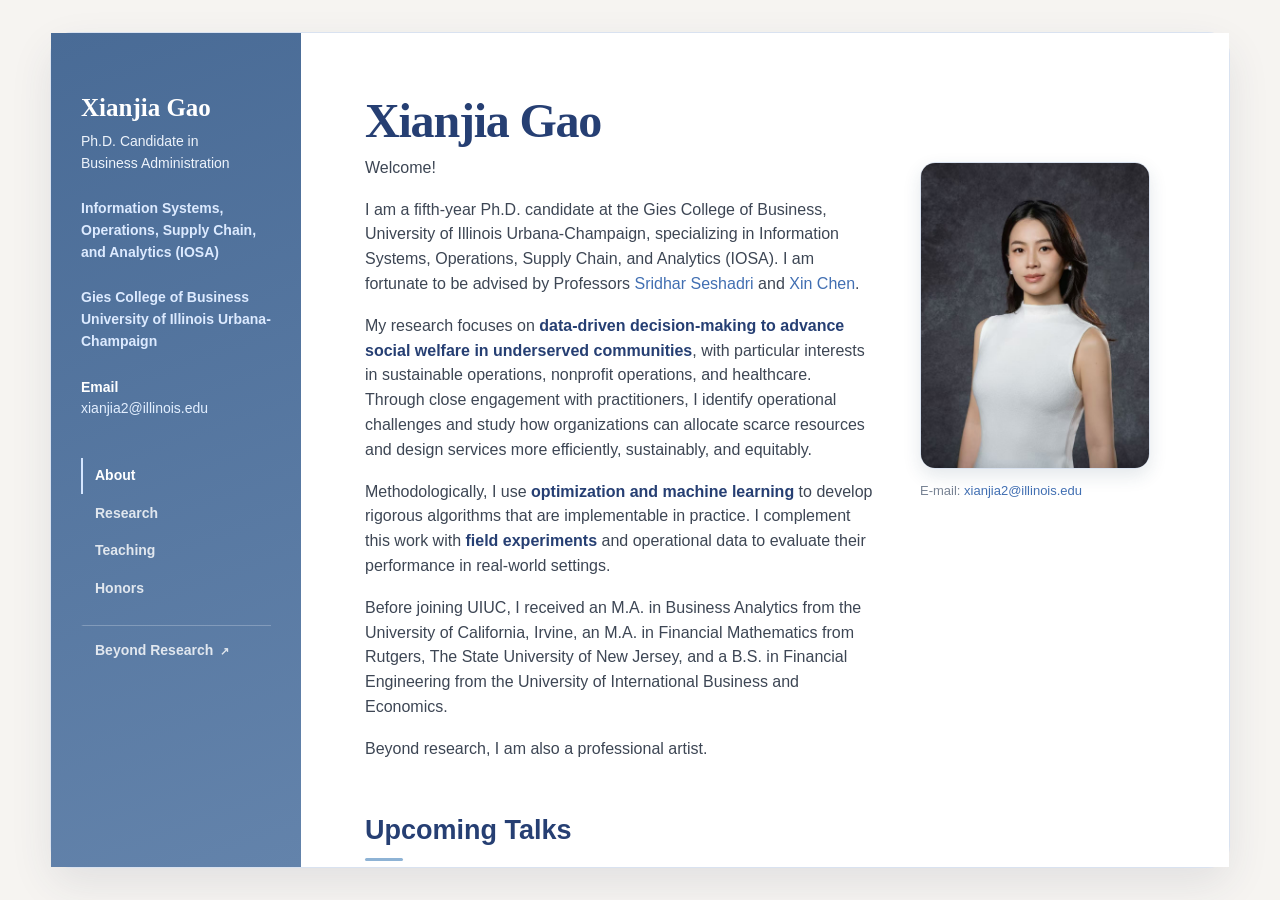
==== index.html @ 7603e3ee "Move Beyond Research to a separate page" ====
<!doctype html>
<html lang="en">
<head>
  <meta charset="utf-8">
  <meta name="viewport" content="width=device-width, initial-scale=1">
  <meta name="description" content="Xianjia Gao — Ph.D. candidate in Information Systems, Operations, Supply Chain, and Analytics at the University of Illinois Urbana-Champaign.">
  <title>Xianjia Gao</title>
  <link rel="stylesheet" href="styles.css">
</head>
<body>
  <a class="skip-link" href="#main">Skip to content</a>

  <header class="site-header">
    <div class="sidebar-inner">
      <a class="sidebar-name" href="#about">Xianjia Gao</a>
      <p class="sidebar-title">Ph.D. Candidate in<br>Business Administration</p>
      <p class="sidebar-field">Information Systems, Operations, Supply Chain, and Analytics (IOSA)</p>
      <p class="sidebar-school">Gies College of Business<br>University of Illinois Urbana-Champaign</p>
      <p class="sidebar-contact"><strong>Email</strong><br><a href="mailto:xianjia2@illinois.edu">xianjia2@illinois.edu</a></p>

      <nav class="nav" aria-label="Primary navigation">
        <a class="active" href="#about">About</a>
        <a href="#research">Research</a>
        <a href="#teaching">Teaching</a>
        <a href="#honors">Honors</a>
        <a class="nav-page-link" href="beyond-research.html">Beyond Research <span aria-hidden="true">↗</span></a>
      </nav>
    </div>
  </header>

  <main id="main" class="page">
    <section id="about" class="about section-anchor">
      <h1>Xianjia Gao</h1>

      <div class="profile-layout">
        <div class="intro-copy">
          <p>Welcome!</p>
          <p>
            I am a fifth-year Ph.D. candidate at the Gies College of Business, University of Illinois
            Urbana-Champaign, specializing in Information Systems, Operations, Supply Chain, and Analytics
            (IOSA). I am fortunate to be advised by Professors
            <a href="https://giesbusiness.illinois.edu/profile/sridhar-seshadri" target="_blank" rel="noreferrer">Sridhar Seshadri</a>
            and <a href="https://www.isye.gatech.edu/users/xin-chen" target="_blank" rel="noreferrer">Xin Chen</a>.
          </p>
          <p>
            My research focuses on <strong>data-driven decision-making to advance social welfare in underserved
            communities</strong>, with particular interests in sustainable operations, nonprofit operations, and
            healthcare. Through close engagement with practitioners, I identify operational challenges and study
            how organizations can allocate scarce resources and design services more efficiently, sustainably, and
            equitably.
          </p>
          <p>
            Methodologically, I use <strong>optimization and machine learning</strong> to develop rigorous algorithms
            that are implementable in practice. I complement this work with <strong>field experiments</strong> and
            operational data to evaluate their performance in real-world settings.
          </p>
          <p>
            Before joining UIUC, I received an M.A. in Business Analytics from the University of California,
            Irvine, an M.A. in Financial Mathematics from Rutgers, The State University of New Jersey, and a
            B.S. in Financial Engineering from the University of International Business and Economics.
          </p>
          <p>Beyond research, I am also a professional artist.</p>
        </div>

        <aside class="profile-aside" aria-label="Contact information">
          <img class="headshot" src="assets/headshot.jpg" alt="Portrait of Xianjia Gao">
          <p>E-mail: <a href="mailto:xianjia2@illinois.edu">xianjia2@illinois.edu</a></p>
        </aside>
      </div>

      <div class="talks">
        <h2>Upcoming Talks</h2>
        <p><strong>2026 INFORMS Annual Meeting</strong></p>
        <ul>
          <li>
            <em>Nudging Nutrition and Reducing Waste: A Data-Driven Dynamic Point System for Client-Choice Food Pantries</em><br>
            Sunday, November 1, 3:21–3:39 PM · Moscone South–207 (Level 2)
          </li>
          <li>
            <em>Algorithmic Replenishment for Healthcare Equity: A Field Experiment in Remote Pharmaceutical Supply Chains</em><br>
            Monday, November 2, 8:54–9:12 AM · Moscone South–301 (Level 3)
          </li>
        </ul>
      </div>
    </section>

    <section id="research" class="content-section section-anchor">
      <h2>Research</h2>

      <article class="publication">
        <p class="paper-type">Accepted Paper</p>
        <h3>A Decision-Support Framework for Food Bank Operations: Overcoming Waste and Uncertainty in Food Distribution</h3>
        <p>Xianjia Gao and Xin Chen</p>
        <p><em>Manufacturing &amp; Service Operations Management</em></p>
        <p>
          Forward-looking allocation algorithms for perishable food donations that jointly address effectiveness,
          efficiency, and equity across a food-assistance network.
        </p>
        <p><a href="https://papers.ssrn.com/sol3/papers.cfm?abstract_id=5455454" target="_blank" rel="noreferrer">SSRN</a></p>
      </article>

      <article class="publication">
        <p class="paper-type">Working Paper</p>
        <h3>Nudging Nutrition and Reducing Waste: A Data-Driven Dynamic Point System for Client-Choice Food Pantries</h3>
        <p>Xianjia Gao, Xin Chen, Sridhar Seshadri, and Tammy Leonard</p>
        <p><em>Under review at Management Science</em></p>
        <p>
          A demand-shaping and replenishment framework for client-choice food pantries that coordinates point
          prices, inventory, and procurement under uncertain donations and perishability.
        </p>
      </article>

      <article class="publication">
        <p class="paper-type">Working Paper</p>
        <h3>Rare Demand, Reliable Access: A Field Experiment on Algorithmic Replenishment in a Retail Pharmacy Chain</h3>
        <p>Xianjia Gao, Pengyi Shi, and Sentao Miao</p>
        <p>
          A field experiment studying whether data-driven replenishment can reduce excess inventory while
          improving access to essential medicines under sparse, heterogeneous demand.
        </p>
      </article>

      <h3 class="subheading">Work in Progress</h3>
      <ul class="works-in-progress">
        <li>
          <strong>Waste-Aware Production Planning in the Perishable Food Industry</strong><br>
          Xianjia Gao, Sridhar Seshadri, and Sandeep Srinivas
        </li>
        <li>
          <strong>Can Firms Influence What AI Recommends? Evidence from Field Experiments in Generative Search</strong><br>
          Xianjia Gao, Mengyao Huang, and Natasha Zhang
        </li>
      </ul>
    </section>

    <section id="teaching" class="content-section section-anchor">
      <h2>Teaching</h2>
      <h3>BADM 275: Introduction to Operations &amp; Supply Chain Management</h3>
      <p>Sole Instructor · Spring 2026 · University of Illinois Urbana-Champaign · 50 students</p>
      <p>
        I independently taught this required undergraduate course, combining lecture discussions, analytical
        problem solving, and a team project to help students apply operations and supply chain frameworks to
        real-world business decisions.
      </p>
      <p>
        Instructor effectiveness: <strong>4.16/5.0</strong> · Course quality: <strong>4.35/5.0</strong> ·
        Response rate: <strong>74% (37 of 50)</strong>
      </p>

      <h3 class="subheading">Selected Student Feedback</h3>
      <blockquote>“The slides are very clear, and she does a great job using real-world examples to connect to the content.”</blockquote>
      <blockquote>“The worksheet we had every class helped me gain a deeper understanding of the concepts.”</blockquote>
      <blockquote>“Xianjia fostered a great classroom environment, bringing snacks and designing activities to make students want to engage.”</blockquote>
      <p class="note">Anonymous BADM 275 students · Spring 2026</p>
    </section>

    <section id="honors" class="content-section section-anchor">
      <h2>Honors and Awards</h2>
      <ul class="dated-list">
        <li><span>Robert Ferber Dissertation Award, UIUC</span><span>2026</span></li>
        <li><span>Business Administration PhD Block Fellowship Award, UIUC</span><span>2024, 2025</span></li>
        <li><span>Business Administration Doctoral Workshop Best Presentation Award, UIUC</span><span>2025</span></li>
        <li><span>Certificate in Foundations of Teaching, UIUC</span><span>May 2026</span></li>
        <li><span>Merit Scholarship, M.S. in Mathematical Finance, Rutgers University (3 of 45)</span><span>2018</span></li>
        <li><span>National Scholarship, University of International Business and Economics</span><span>2016</span></li>
        <li><span>Integrated Scholarship for Academic Performance, UIBE (Top 5%, three consecutive years)</span><span>2014–2016</span></li>
      </ul>
    </section>

    <footer class="footer">
      <p>© 2026 Xianjia Gao</p>
    </footer>
  </main>

  <script src="script.js" defer></script>
</body>
</html>
---- styles.css ----
:root {
  --navy: #263f73;
  --blue: #7297d0;
  --blue-dark: #416fb2;
  --blue-soft: #eef3fc;
  --blue-line: #d9e2f0;
  --canvas: #f6f4f1;
  --text: #3d4654;
  --muted: #788394;
  --white: #fff;
}

* { box-sizing: border-box; }
html { scroll-behavior: smooth; background: var(--canvas); }

body {
  display: grid;
  grid-template-columns: 250px minmax(0, 1fr);
  grid-template-rows: minmax(0, 1fr);
  grid-template-areas: "sidebar main";
  width: min(1180px, calc(100% - 64px));
  height: calc(100vh - 64px);
  margin: 32px auto;
  overflow: hidden;
  border: 1px solid var(--blue-line);
  border-radius: 22px;
  background: var(--white);
  box-shadow: 0 16px 42px rgb(48 63 91 / 10%);
  color: var(--text);
  font-family: -apple-system, BlinkMacSystemFont, "Avenir Next", "Helvetica Neue", "Segoe UI", sans-serif;
  font-size: 16px;
  line-height: 1.55;
}

a { color: var(--blue-dark); text-decoration: none; }
a:hover, a:focus { color: var(--navy); text-decoration: underline; text-underline-offset: 3px; }

.skip-link {
  position: fixed;
  top: -50px;
  left: 16px;
  z-index: 20;
  padding: 8px 12px;
  border: 1px solid var(--blue-line);
  background: #fff;
}
.skip-link:focus { top: 10px; }

.site-header {
  grid-area: sidebar;
  padding: 60px 30px;
  background: linear-gradient(160deg, #496b96 0%, #6383ab 100%);
  border-right: 0;
}

.sidebar-inner {
  position: sticky;
  top: 48px;
}

.sidebar-name {
  display: inline-block;
  margin-bottom: 8px;
  color: #fff;
  font-family: Georgia, "Times New Roman", serif;
  font-size: 25px;
  font-weight: 700;
  line-height: 1.2;
}

.sidebar-title,
.sidebar-field,
.sidebar-school,
.sidebar-contact {
  margin: 0 0 24px;
  color: #edf3fb;
  font-size: 14px;
  line-height: 1.55;
}

.sidebar-field,
.sidebar-school {
  color: #dceaff;
  font-weight: 600;
}

.sidebar-contact strong { color: #fff; }
.sidebar-contact a { color: #e3efff; }

.nav {
  display: flex;
  flex-direction: column;
  gap: 2px;
  margin-top: 38px;
}

.nav a {
  display: block;
  padding: 7px 0 7px 12px;
  border-left: 2px solid transparent;
  color: rgb(255 255 255 / 82%);
  font-size: 14px;
  font-weight: 600;
}

.nav a:hover,
.nav a:focus,
.nav a.active {
  border-left-color: #d5e6ff;
  color: #fff;
  text-decoration: none;
}

.nav .nav-page-link {
  margin-top: 16px;
  padding-top: 14px;
  border-top: 1px solid rgb(255 255 255 / 24%);
}

.nav .nav-page-link span {
  margin-left: 3px;
  font-size: 11px;
}

.page {
  grid-area: main;
  min-width: 0;
  height: 100%;
  padding: 62px 64px 76px;
  overflow-y: auto;
  overscroll-behavior: contain;
  scrollbar-gutter: stable;
  background: #fff;
  scroll-behavior: smooth;
}

.section-anchor { scroll-margin-top: 24px; }

h1, h2, h3, p { margin-top: 0; }

h1 {
  margin-bottom: 8px;
  color: var(--navy);
  font-family: Georgia, "Times New Roman", serif;
  font-size: 48px;
  font-weight: 700;
  letter-spacing: -0.025em;
  line-height: 1.1;
}

h2 {
  margin-bottom: 26px;
  color: var(--navy);
  font-size: 27px;
  font-weight: 700;
  line-height: 1.3;
}

h2::after {
  display: block;
  width: 38px;
  height: 3px;
  margin-top: 10px;
  border-radius: 2px;
  background: #8eb3d5;
  content: "";
}

h3 {
  margin-bottom: 5px;
  color: var(--navy);
  font-size: 17px;
  font-weight: 700;
  line-height: 1.45;
}

p { margin-bottom: 17px; }
ul { margin-top: 8px; }
li::marker { color: var(--blue); }

.profile-layout {
  display: grid;
  grid-template-columns: minmax(0, 1fr) 230px;
  align-items: start;
  gap: 46px;
}

.profile-aside {
  width: 230px;
  margin-top: 6px;
  color: var(--muted);
  font-size: 13px;
}

.profile-aside p { margin-top: 12px; }

.headshot {
  display: block;
  width: 230px;
  height: 307px;
  object-fit: cover;
  border: 1px solid var(--blue-line);
  border-radius: 15px;
  box-shadow: 0 7px 18px rgb(30 64 94 / 12%);
}

.intro-copy strong { color: var(--navy); font-weight: 700; }

.talks {
  padding-top: 34px;
}

.talks h2 { margin-bottom: 15px; }
.talks p { color: var(--navy); }
.talks ul { padding-left: 22px; }
.talks li { margin-bottom: 13px; padding-left: 4px; }

.content-section {
  padding-top: 68px;
}

.content-section + .content-section {
  margin-top: 68px;
  padding-top: 68px;
  border-top: 1px solid var(--blue-line);
}

.publication {
  padding: 0 0 28px;
  margin-bottom: 28px;
  border-bottom: 1px solid var(--blue-line);
}

.publication p { margin-bottom: 7px; }
.publication h3 { max-width: 850px; }
.paper-type {
  margin-bottom: 8px !important;
  color: var(--blue-dark);
  font-size: 13px;
  font-weight: 700;
  letter-spacing: 0.02em;
}

.subheading {
  margin: 30px 0 13px;
  color: var(--blue-dark);
  font-size: 18px;
}

.works-in-progress { padding-left: 22px; }
.works-in-progress li { margin-bottom: 14px; }

blockquote {
  margin: 0 0 13px;
  padding: 2px 0 2px 18px;
  border-left: 3px solid #9dbedc;
  color: #455767;
}

.note { color: var(--muted); font-size: 14px; }

.dated-list {
  padding: 0;
  margin: 0;
  list-style: none;
}

.dated-list li {
  display: grid;
  grid-template-columns: minmax(0, 1fr) auto;
  align-items: baseline;
  gap: 20px;
  padding: 7px 0;
}

.dated-list li span:last-child {
  color: var(--blue-dark);
  font-weight: 600;
  white-space: nowrap;
}

#honors .dated-list {
  font-size: 14px;
  line-height: 1.4;
}

#honors .dated-list li { gap: 14px; padding: 6px 0; }

#beyond-research {
  position: relative;
  isolation: isolate;
  margin-right: -64px;
  margin-left: -64px;
  padding-right: 64px;
  padding-bottom: 44px;
  padding-left: 64px;
  overflow: hidden;
  background:
    radial-gradient(circle at 8% 10%, rgb(184 151 101 / 8%) 0, transparent 33%),
    radial-gradient(circle at 94% 62%, rgb(71 83 96 / 6%) 0, transparent 36%),
    linear-gradient(100deg, #faf7ef 0%, #fffdf8 48%, #f8f4eb 100%);
}

#beyond-research::before {
  position: absolute;
  top: 82px;
  right: -52px;
  z-index: 0;
  width: 390px;
  height: 760px;
  background: url("assets/calligraphy-work-one-left.jpg") 48% center / cover no-repeat;
  content: "";
  filter: grayscale(1) contrast(1.18);
  mix-blend-mode: multiply;
  opacity: 0.045;
  pointer-events: none;
  transform: rotate(-2deg);
}

#beyond-research > * {
  position: relative;
  z-index: 1;
}

#beyond-research h1 { margin-bottom: 10px; }

.page-return {
  margin-bottom: 12px;
  font-size: 13px;
  font-weight: 600;
}

.beyond-page { max-width: 900px; }

.beyond-title {
  margin: -6px 0 20px;
  color: var(--blue-dark);
  font-size: 13px;
  font-weight: 700;
  letter-spacing: 0.09em;
  text-transform: uppercase;
}

.beyond-content { padding: 0; }
.beyond-content .note { margin: 18px 0 0; }

.artist-lede {
  color: #303f55;
  font-size: 17px;
  line-height: 1.65;
}

.artist-philosophy {
  display: grid;
  grid-template-columns: minmax(210px, 0.85fr) minmax(0, 1.4fr);
  align-items: stretch;
  gap: 24px;
  margin: 28px 0;
}

.artist-quote {
  display: flex;
  flex-direction: column;
  justify-content: center;
  min-height: 250px;
  padding: 26px;
  margin: 0;
  border: 0;
  border-radius: 10px;
  background: linear-gradient(145deg, #324f7b 0%, #5579a5 100%);
  box-shadow: 0 10px 24px rgb(38 63 115 / 13%);
  color: #fff;
}

.artist-quote > p:first-child {
  margin-bottom: 18px;
  font-family: "Songti SC", "STSong", "Noto Serif CJK SC", Georgia, serif;
  font-size: 25px;
  letter-spacing: 0.05em;
  line-height: 1.65;
}

.artist-quote .quote-translation {
  margin-bottom: 18px;
  color: #edf4ff;
  font-family: Georgia, "Times New Roman", serif;
  font-size: 14px;
  font-style: italic;
  line-height: 1.55;
}

.artist-quote cite {
  color: #dce9fa;
  font-size: 11px;
  font-style: normal;
}

.artist-quote a { color: #fff; }

.artist-philosophy-copy {
  display: flex;
  flex-direction: column;
  justify-content: center;
}

.artist-philosophy-copy h3 { margin-bottom: 12px; font-size: 20px; }
.artist-philosophy-copy p:last-child { margin-bottom: 0; }

.research-art-bridge {
  margin: 30px 0;
  padding: 25px 26px 23px;
  border: 1px solid var(--blue-line);
  border-radius: 10px;
  background: #fff;
  box-shadow: 0 7px 20px rgb(38 63 115 / 6%);
}

.research-art-bridge h3 { margin-bottom: 14px; font-size: 20px; }
.research-art-bridge p:last-child { margin-bottom: 0; }

.system-principle {
  display: grid;
  gap: 4px;
  margin: 0 0 19px;
  padding: 15px 17px;
  border-left: 3px solid #8eb3d5;
  background: var(--blue-soft);
}

.system-principle > span:first-child {
  color: var(--navy);
  font-family: "Songti SC", "STSong", "Noto Serif CJK SC", Georgia, serif;
  font-size: 18px;
  font-weight: 700;
}

.system-principle > span:nth-child(2) {
  color: #53657a;
  font-family: Georgia, "Times New Roman", serif;
  font-size: 13px;
  font-style: italic;
}

.system-principle cite {
  margin-top: 4px;
  color: var(--muted);
  font-size: 11px;
  font-style: normal;
}

.artist-feature {
  margin: 28px 0;
  padding: 22px 24px;
  border-left: 4px solid #87aaca;
  background: #fff;
  box-shadow: 0 7px 20px rgb(38 63 115 / 7%);
}

.artist-feature h3 { margin-bottom: 10px; font-size: 19px; }
.artist-feature p:last-child { margin-bottom: 0; }

.artist-kicker {
  margin-bottom: 5px;
  color: var(--blue-dark);
  font-size: 12px;
  font-weight: 700;
  letter-spacing: 0.08em;
  text-transform: uppercase;
}

.artist-gallery-block { margin: 30px 0; }
.artist-gallery-block > h3 { margin-bottom: 13px; font-size: 19px; }

.artist-gallery {
  display: grid;
  grid-template-columns: repeat(3, minmax(0, 1fr));
  gap: 13px;
}

.exhibition-gallery { grid-template-columns: repeat(2, minmax(0, 1fr)); }

.gallery-intro {
  margin: -3px 0 14px;
  color: var(--muted);
  font-size: 13px;
}

.selected-works {
  padding-top: 26px;
  border-top: 1px solid var(--blue-line);
}

.works-gallery img { object-position: center; }

.artist-gallery figure {
  overflow: hidden;
  margin: 0;
  border: 1px solid var(--blue-line);
  border-radius: 9px;
  background: #fff;
}

.artist-gallery a {
  display: block;
  overflow: hidden;
  background: var(--blue-soft);
}

.artist-gallery img {
  display: block;
  width: 100%;
  aspect-ratio: 4 / 3;
  object-fit: cover;
  transition: transform 180ms ease;
}

.artist-gallery a:hover img,
.artist-gallery a:focus img { transform: scale(1.025); }

.artist-gallery figcaption {
  padding: 10px 11px 12px;
  color: var(--muted);
  font-size: 11px;
  line-height: 1.45;
}

.photo-credit {
  margin: 8px 0 0;
  color: #929bab;
  font-size: 11px;
  text-align: right;
}

.artist-columns {
  display: grid;
  grid-template-columns: repeat(2, minmax(0, 1fr));
  gap: 34px;
}

.artist-columns h3 {
  padding-bottom: 8px;
  margin-bottom: 11px;
  border-bottom: 1px solid var(--blue-line);
}

.artist-list {
  padding-left: 18px;
  margin: 0;
}

.artist-list li { margin-bottom: 12px; padding-left: 2px; }

.artist-press {
  margin: 30px 0 0;
  padding-top: 17px;
  border-top: 1px solid var(--blue-line);
}

.artist-press > h3 { margin-bottom: 13px; font-size: 19px; }

.press-grid {
  display: grid;
  grid-template-columns: repeat(2, minmax(0, 1fr));
  gap: 12px;
}

.press-card {
  display: flex;
  min-height: 155px;
  flex-direction: column;
  padding: 16px;
  border: 1px solid var(--blue-line);
  border-radius: 9px;
  background: #fff;
  box-shadow: 0 4px 14px rgb(38 63 115 / 5%);
}

.press-card:hover,
.press-card:focus {
  border-color: #a9bed9;
  text-decoration: none;
  transform: translateY(-2px);
}

.press-source {
  margin-bottom: 11px;
  color: var(--muted);
  font-size: 10px;
  font-weight: 700;
  letter-spacing: 0.04em;
  text-transform: uppercase;
}

.press-card strong {
  color: var(--navy);
  font-size: 14px;
  line-height: 1.45;
}

.press-link {
  margin-top: auto;
  padding-top: 14px;
  color: var(--blue-dark);
  font-size: 11px;
  font-weight: 700;
}

.footer {
  margin: 72px 0 0;
  padding: 20px 0 0;
  border-top: 1px solid var(--blue-line);
  color: var(--muted);
  font-size: 13px;
}

.footer p { margin: 0; }

@media (max-width: 900px) {
  body {
    display: block;
    width: 100%;
    height: auto;
    min-height: 100vh;
    margin: 0;
    overflow: visible;
    border: 0;
    border-radius: 0;
    box-shadow: none;
  }

  .site-header {
    position: sticky;
    top: 0;
    z-index: 10;
    padding: 12px 22px 10px;
    border-right: 0;
    border-bottom: 0;
    background: linear-gradient(100deg, rgb(71 104 148 / 98%), rgb(96 129 171 / 98%));
    backdrop-filter: blur(8px);
  }

  .sidebar-inner {
    position: static;
    display: grid;
    grid-template-columns: auto minmax(0, 1fr);
    align-items: center;
    gap: 18px;
  }

  .sidebar-name { margin: 0; font-size: 20px; white-space: nowrap; }
  .sidebar-title, .sidebar-field, .sidebar-school, .sidebar-contact { display: none; }

  .nav {
    flex-direction: row;
    justify-content: flex-end;
    gap: 13px;
    margin: 0;
    overflow-x: auto;
    white-space: nowrap;
  }

  .nav a {
    padding: 5px 0;
    border-bottom: 2px solid transparent;
    border-left: 0;
    font-size: 13px;
  }

  .nav a:hover,
  .nav a:focus,
  .nav a.active { border-bottom-color: #dbeaff; border-left: 0; }

  .nav .nav-page-link {
    margin-top: 0;
    padding-top: 5px;
    border-top: 0;
  }

  .page { height: auto; padding: 46px 42px 70px; overflow: visible; }
  .footer { margin-top: 64px; }
  .section-anchor { scroll-margin-top: 76px; }

  #beyond-research {
    margin-right: -42px;
    margin-left: -42px;
    padding-right: 42px;
    padding-left: 42px;
  }
}

@media (max-width: 700px) {
  .site-header { padding-inline: 20px; }
  .sidebar-inner { grid-template-columns: 1fr; gap: 4px; }
  .sidebar-name { font-size: 18px; }
  .nav { justify-content: flex-start; }

  .page { padding: 38px 22px 60px; }
  .footer { margin-top: 56px; }
  h1 { font-size: 40px; }
  h2 { font-size: 25px; }

  .profile-layout { grid-template-columns: 1fr; gap: 12px; }
  .profile-aside { width: 205px; margin: 10px 0 24px; }
  .headshot { width: 205px; height: 273px; border-radius: 12px; }
  .content-section { padding-top: 52px; }
  .content-section + .content-section { margin-top: 52px; padding-top: 52px; }

  #beyond-research {
    margin-right: -22px;
    margin-left: -22px;
    padding-right: 22px;
    padding-bottom: 32px;
    padding-left: 22px;
  }

  #beyond-research::before {
    top: 170px;
    right: -150px;
    opacity: 0.035;
  }

  #honors .dated-list { font-size: 13px; }
  #honors .dated-list li { grid-template-columns: minmax(0, 1fr) auto; gap: 10px; }
  #beyond-research .dated-list li { grid-template-columns: 1fr; gap: 0; }
  .artist-philosophy { grid-template-columns: 1fr; gap: 18px; }
  .artist-quote { min-height: 0; padding: 23px; }
  .research-art-bridge { padding: 22px 20px; }
  .artist-columns { grid-template-columns: 1fr; gap: 18px; }
  .artist-feature { padding: 19px 20px; }
  .artist-gallery { grid-template-columns: 1fr; }
  .artist-gallery figcaption { font-size: 12px; }
  .press-grid { grid-template-columns: 1fr; }
  .press-card { min-height: 0; }
}
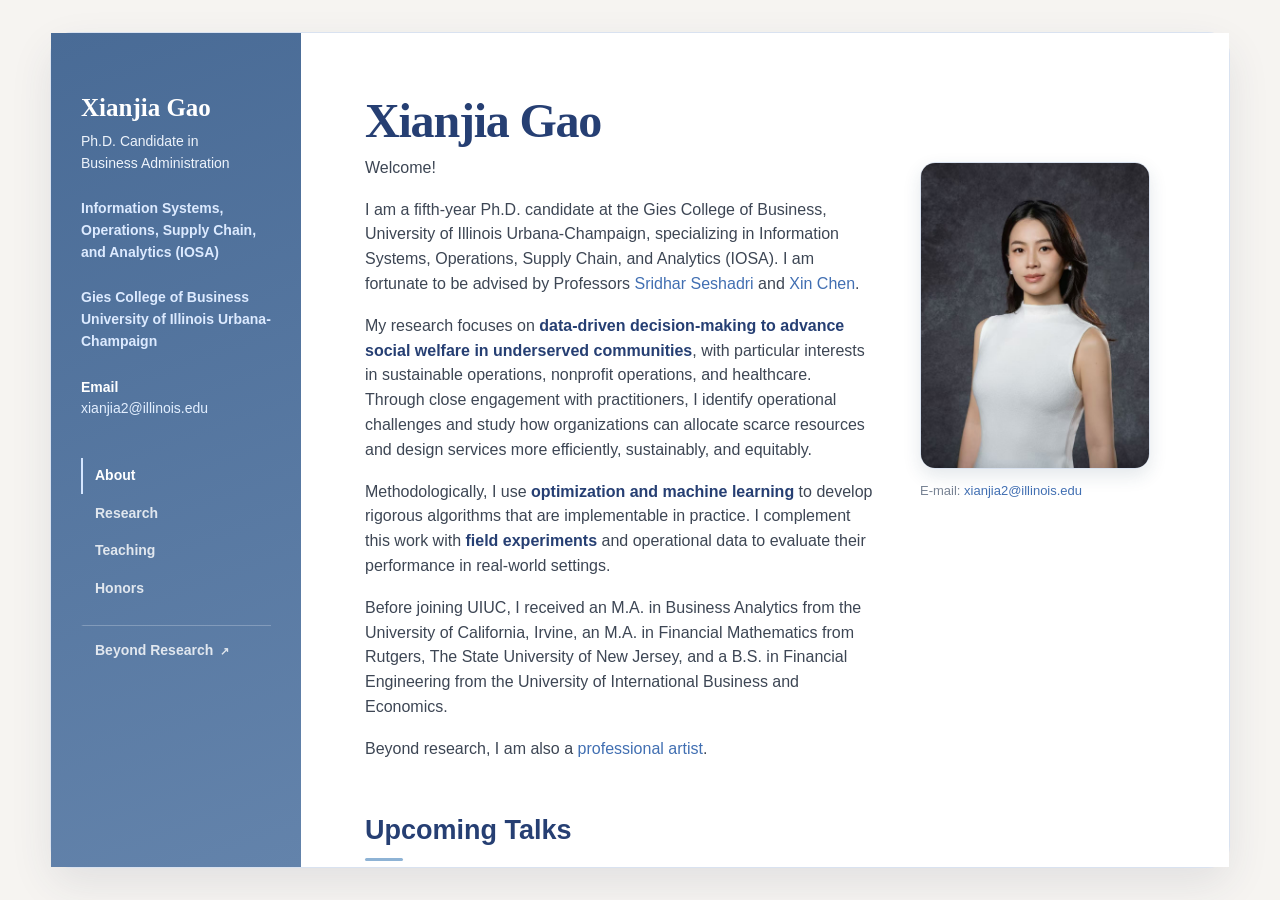
==== commit 2e4f5195: "Link professional artist text to Beyond Research" ====
--- a/index.html
+++ b/index.html
@@ -59,7 +59,7 @@
             Irvine, an M.A. in Financial Mathematics from Rutgers, The State University of New Jersey, and a
             B.S. in Financial Engineering from the University of International Business and Economics.
           </p>
-          <p>Beyond research, I am also a professional artist.</p>
+          <p>Beyond research, I am also a <a href="beyond-research.html">professional artist</a>.</p>
         </div>
 
         <aside class="profile-aside" aria-label="Contact information">
@@ -91,7 +91,7 @@
         <p class="paper-type">Accepted Paper</p>
         <h3>A Decision-Support Framework for Food Bank Operations: Overcoming Waste and Uncertainty in Food Distribution</h3>
         <p>Xianjia Gao and Xin Chen</p>
-        <p><em>Manufacturing &amp; Service Operations Management</em></p>
+        <p><em>Forthcoming at MSOM</em></p>
         <p>
           Forward-looking allocation algorithms for perishable food donations that jointly address effectiveness,
           efficiency, and equity across a food-assistance network.
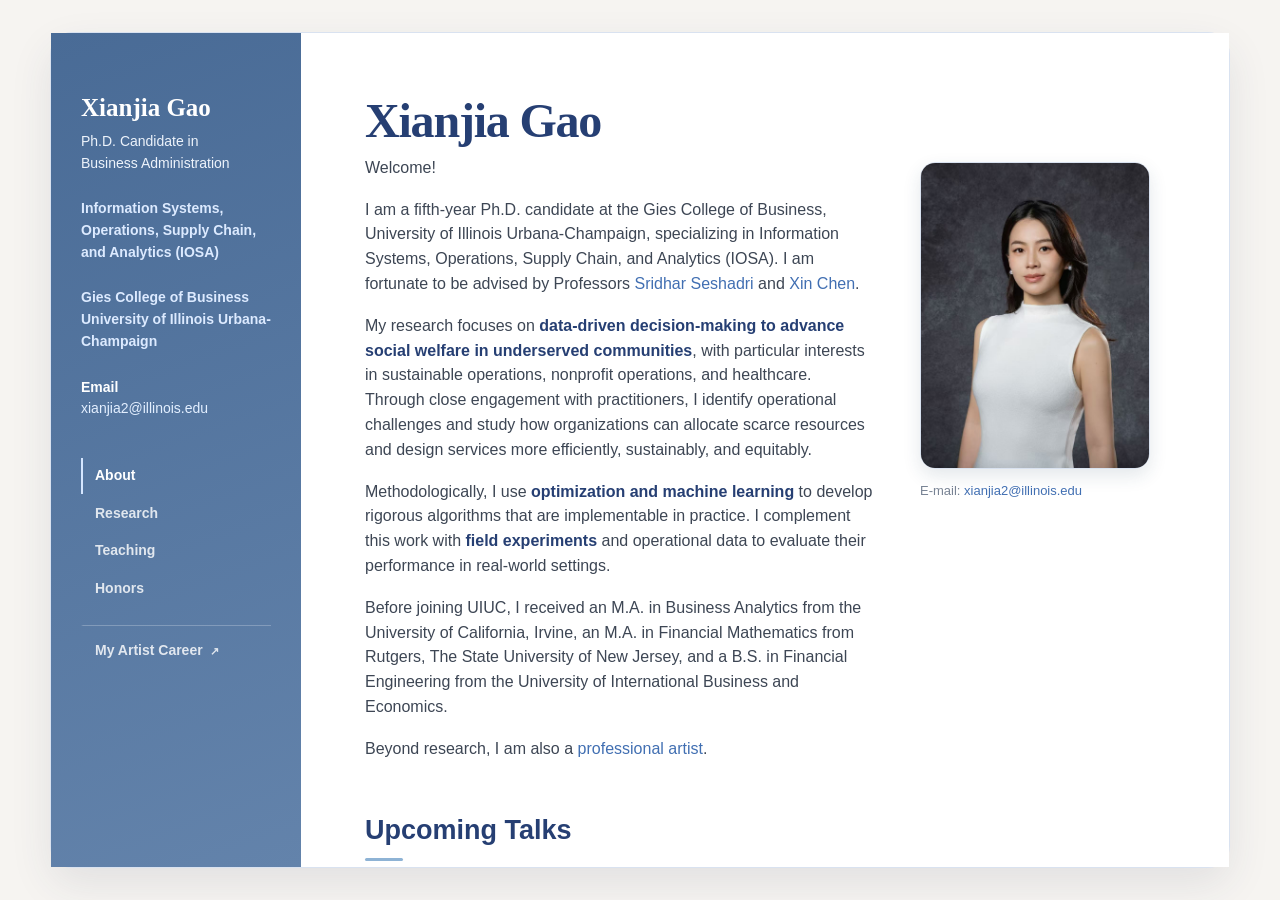
==== commit 63e3ffcf: "Update artist page and journal name" ====
--- a/index.html
+++ b/index.html
@@ -23,7 +23,7 @@
         <a href="#research">Research</a>
         <a href="#teaching">Teaching</a>
         <a href="#honors">Honors</a>
-        <a class="nav-page-link" href="beyond-research.html">Beyond Research <span aria-hidden="true">↗</span></a>
+        <a class="nav-page-link" href="beyond-research.html">My Artist Career <span aria-hidden="true">↗</span></a>
       </nav>
     </div>
   </header>
@@ -91,7 +91,7 @@
         <p class="paper-type">Accepted Paper</p>
         <h3>A Decision-Support Framework for Food Bank Operations: Overcoming Waste and Uncertainty in Food Distribution</h3>
         <p>Xianjia Gao and Xin Chen</p>
-        <p><em>Forthcoming at MSOM</em></p>
+        <p><em>Forthcoming at <span class="journal-name">Manufacturing &amp; Service Operations Management (MSOM)</span></em></p>
         <p>
           Forward-looking allocation algorithms for perishable food donations that jointly address effectiveness,
           efficiency, and equity across a food-assistance network.
--- a/styles.css
+++ b/styles.css
@@ -605,6 +605,8 @@
   font-weight: 700;
 }
 
+.press-card:only-child { grid-column: 1 / -1; }
+
 .footer {
   margin: 72px 0 0;
   padding: 20px 0 0;
